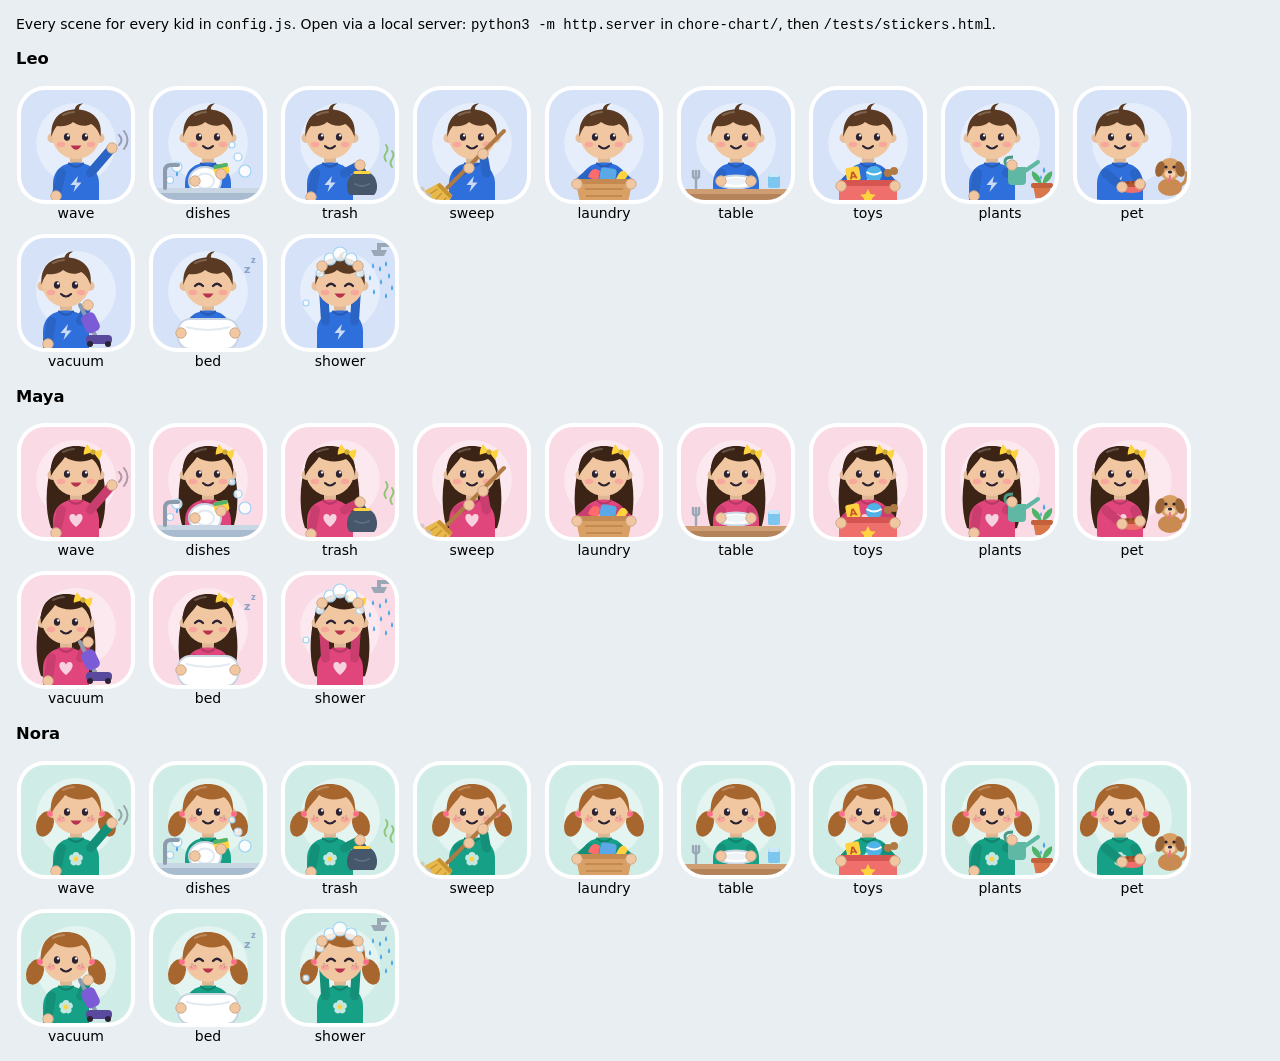
==== chore-chart/tests/stickers.html @ 327c025f "Add fridge chore chart app (chore-chart/) Static HTML/JS page plus one Vercel function for a kitchen" ====
<!doctype html>
<html lang="en">
<head>
<meta charset="utf-8">
<meta name="viewport" content="width=device-width, initial-scale=1">
<title>Sticker sheet</title>
<style>
  body { font: 14px system-ui, sans-serif; background: #e9eef2; margin: 16px; }
  .row { display: flex; flex-wrap: wrap; gap: 12px; margin-bottom: 18px; }
  figure { margin: 0; text-align: center; }
  svg { width: var(--s, 120px); height: var(--s, 120px); display: block; }
</style>
</head>
<body>
<p>Every scene for every kid in <code>config.js</code>. Open via a local server: <code>python3 -m http.server</code> in <code>chore-chart/</code>, then <code>/tests/stickers.html</code>.</p>
<div id="sheet"></div>
<script type="module">
  import { CONFIG } from '../config.js';
  import { sticker, SCENE_NAMES } from '../art.js';
  document.getElementById('sheet').innerHTML = CONFIG.kids.map((kid) =>
    `<h3>${kid.name}</h3><div class="row">${SCENE_NAMES.map((s) =>
      `<figure>${sticker(s, kid, { label: s })}<figcaption>${s}</figcaption></figure>`).join('')}</div>`).join('');
</script>
</body>
</html>
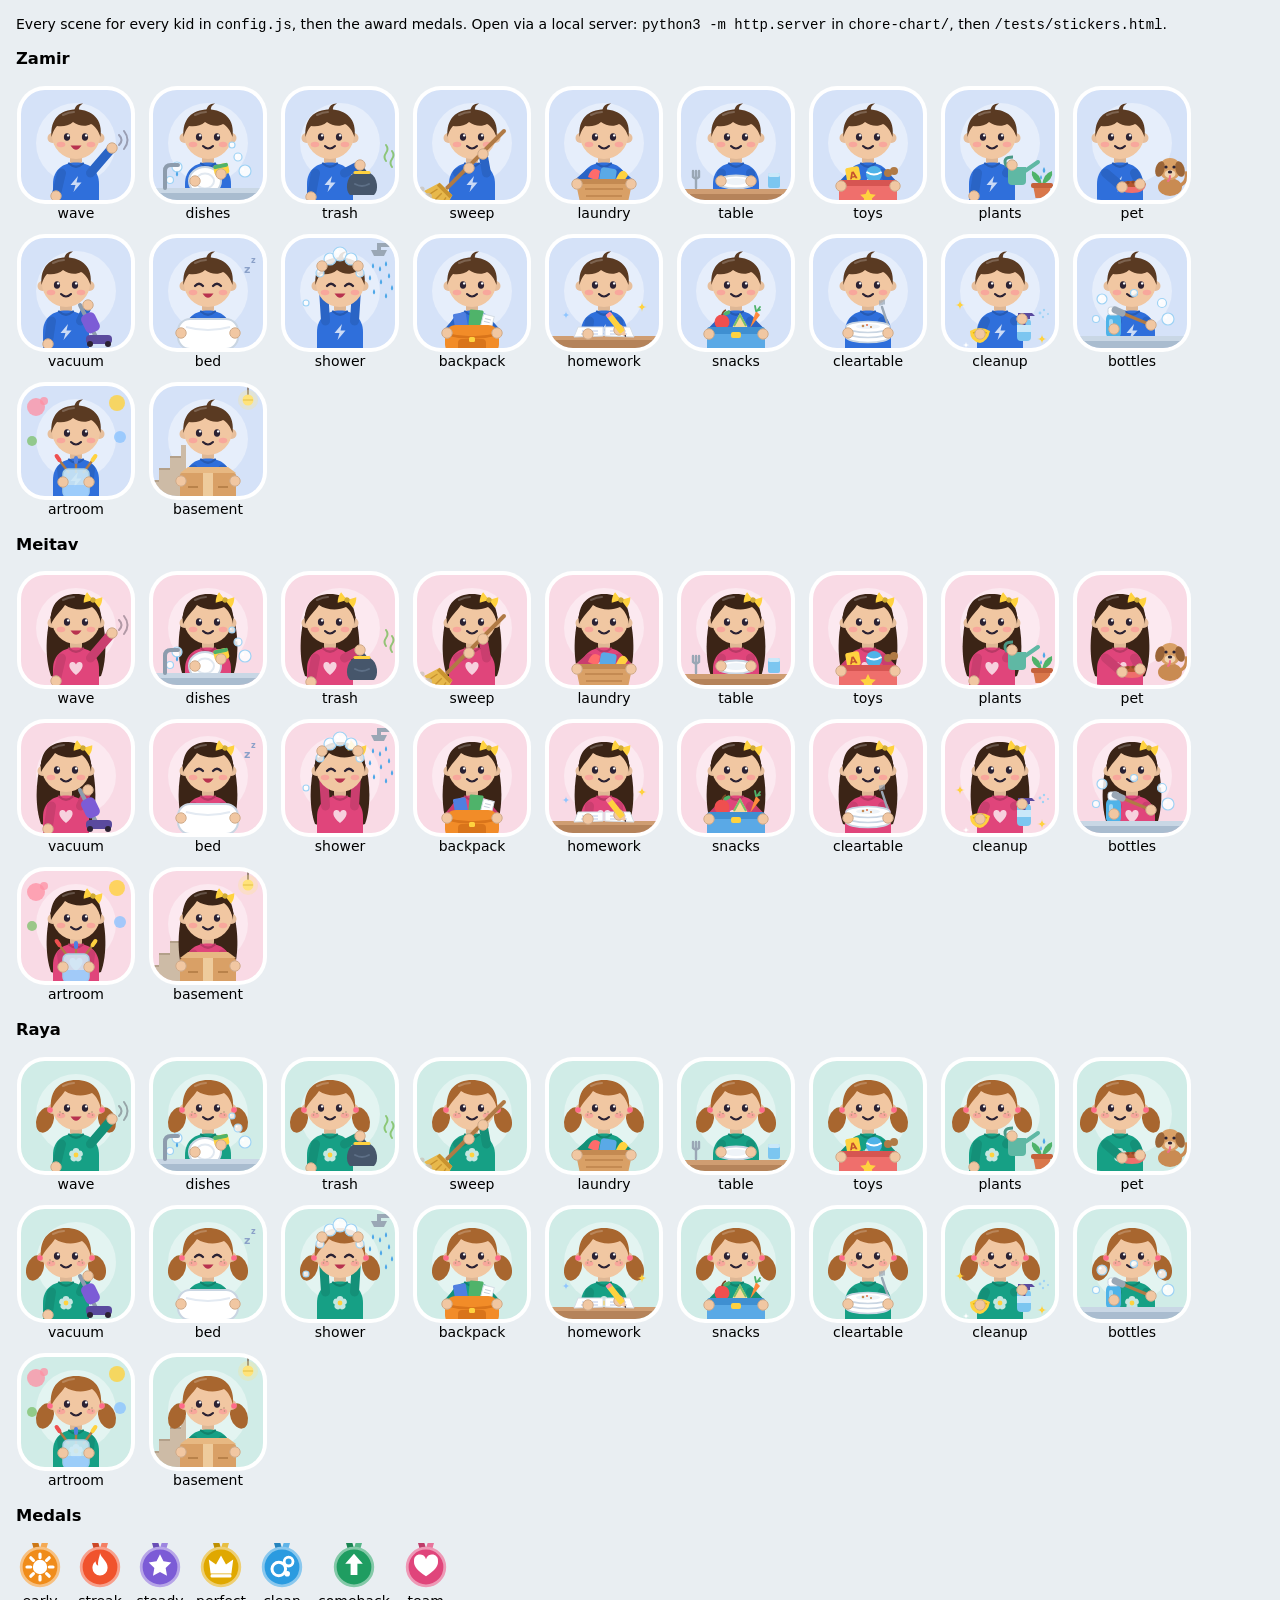
==== commit ba2efead: "Chart redesign: real kids and chores, celebrations, and awards - Set up for Zamir, Meitav and Raya. " ====
--- a/chore-chart/tests/stickers.html
+++ b/chore-chart/tests/stickers.html
@@ -8,18 +8,20 @@
   body { font: 14px system-ui, sans-serif; background: #e9eef2; margin: 16px; }
   .row { display: flex; flex-wrap: wrap; gap: 12px; margin-bottom: 18px; }
   figure { margin: 0; text-align: center; }
-  svg { width: var(--s, 120px); height: var(--s, 120px); display: block; }
+  svg.art { width: var(--s, 120px); height: var(--s, 120px); display: block; }
+  svg.medal { width: 48px; height: 52px; display: block; margin: 0 auto; }
 </style>
 </head>
 <body>
-<p>Every scene for every kid in <code>config.js</code>. Open via a local server: <code>python3 -m http.server</code> in <code>chore-chart/</code>, then <code>/tests/stickers.html</code>.</p>
+<p>Every scene for every kid in <code>config.js</code>, then the award medals. Open via a local server: <code>python3 -m http.server</code> in <code>chore-chart/</code>, then <code>/tests/stickers.html</code>.</p>
 <div id="sheet"></div>
 <script type="module">
   import { CONFIG } from '../config.js';
-  import { sticker, SCENE_NAMES } from '../art.js';
+  import { sticker, SCENE_NAMES, medal, MEDAL_COLORS } from '../art.js';
   document.getElementById('sheet').innerHTML = CONFIG.kids.map((kid) =>
     `<h3>${kid.name}</h3><div class="row">${SCENE_NAMES.map((s) =>
-      `<figure>${sticker(s, kid, { label: s })}<figcaption>${s}</figcaption></figure>`).join('')}</div>`).join('');
+      `<figure>${sticker(s, kid, { label: s })}<figcaption>${s}</figcaption></figure>`).join('')}</div>`).join('')
+    + `<h3>Medals</h3><div class="row">${Object.keys(MEDAL_COLORS).map((m) => `<figure>${medal(m)}<figcaption>${m}</figcaption></figure>`).join('')}</div>`;
 </script>
 </body>
 </html>
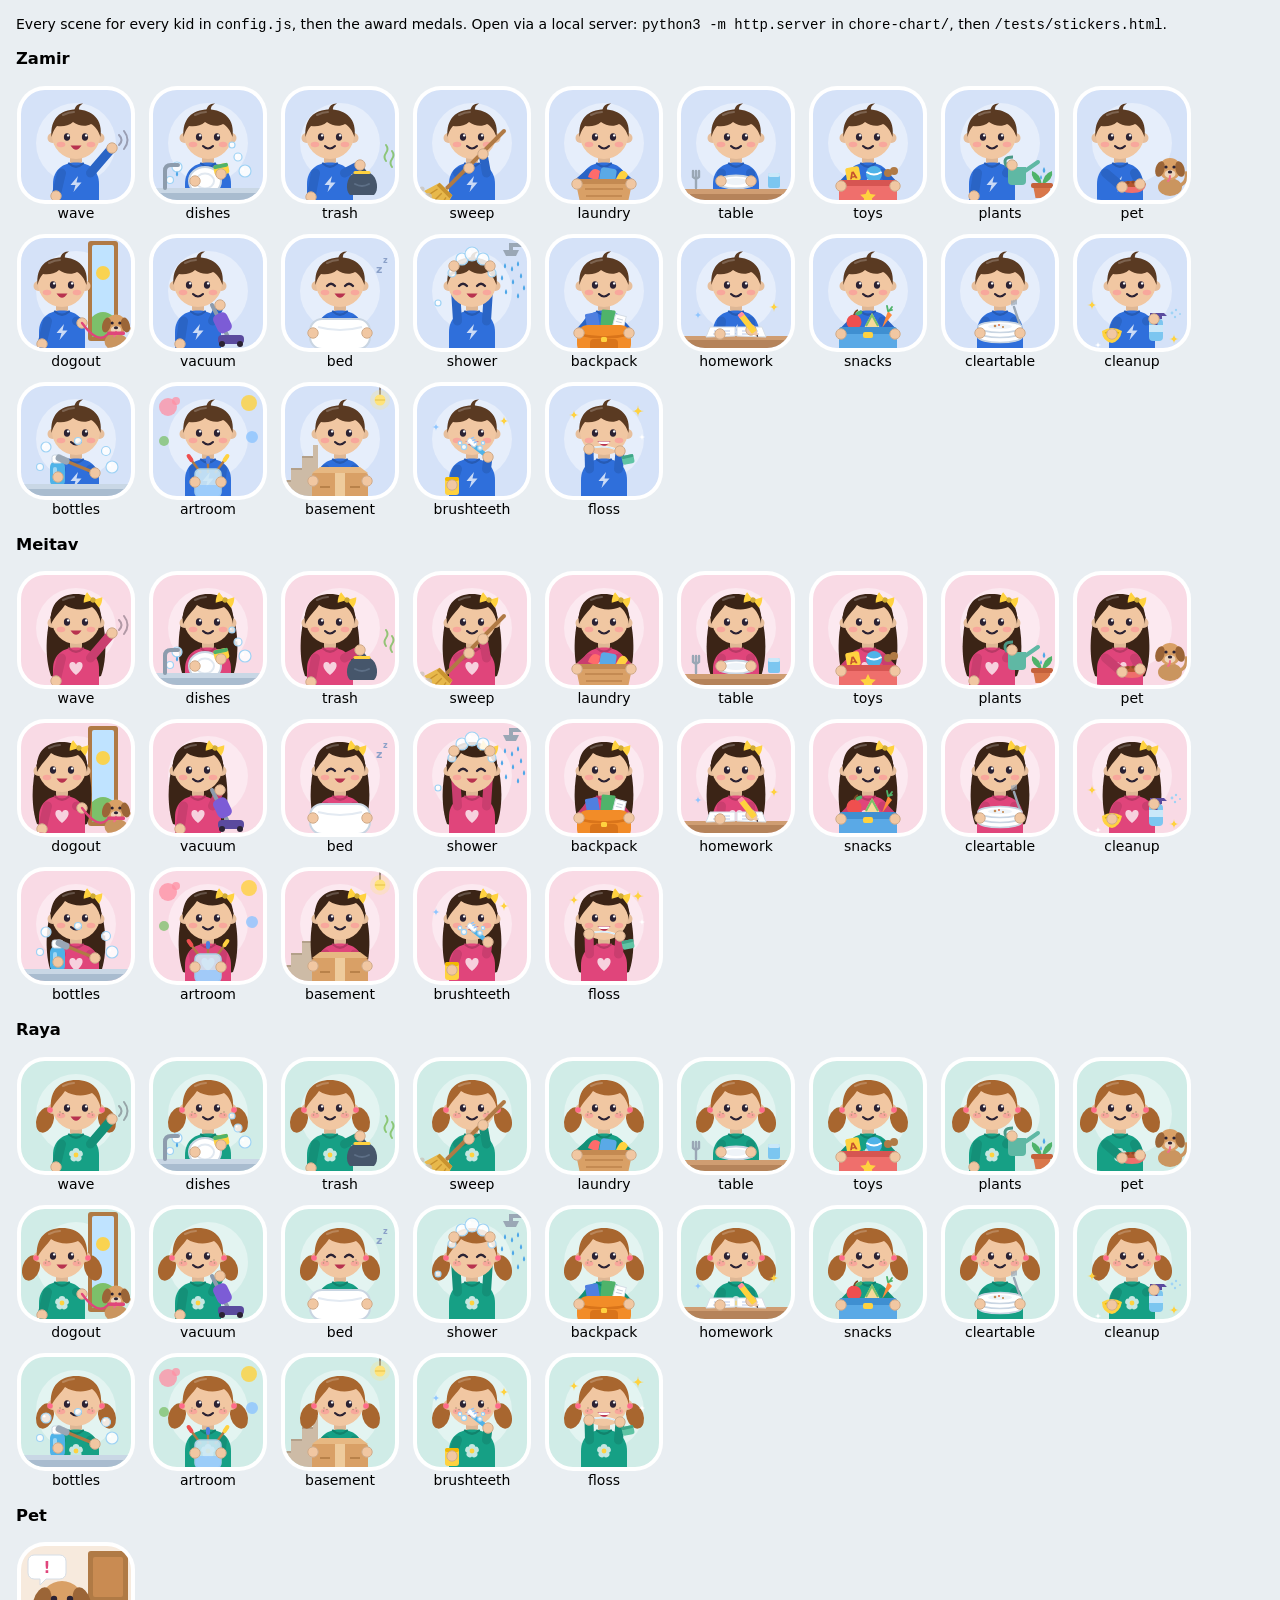
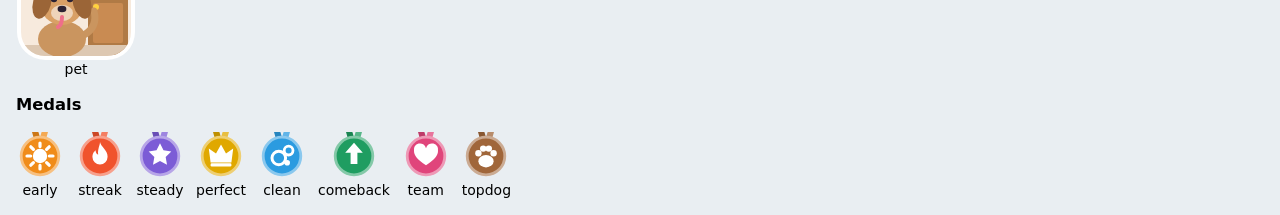
==== commit c52e810f: "One shower per day, brushing and flossing, and Bamba's dog bar - Showers are stored one field per ki" ====
--- a/chore-chart/tests/stickers.html
+++ b/chore-chart/tests/stickers.html
@@ -17,10 +17,12 @@
 <div id="sheet"></div>
 <script type="module">
   import { CONFIG } from '../config.js';
-  import { sticker, SCENE_NAMES, medal, MEDAL_COLORS } from '../art.js';
+  import { sticker, SCENE_NAMES, medal, MEDAL_COLORS, petSticker, setPet } from '../art.js';
+  if (CONFIG.pet) setPet(CONFIG.pet.look);
   document.getElementById('sheet').innerHTML = CONFIG.kids.map((kid) =>
     `<h3>${kid.name}</h3><div class="row">${SCENE_NAMES.map((s) =>
       `<figure>${sticker(s, kid, { label: s })}<figcaption>${s}</figcaption></figure>`).join('')}</div>`).join('')
+    + `<h3>Pet</h3><div class="row"><figure>${petSticker({ label: 'pet' })}<figcaption>pet</figcaption></figure></div>`
     + `<h3>Medals</h3><div class="row">${Object.keys(MEDAL_COLORS).map((m) => `<figure>${medal(m)}<figcaption>${m}</figcaption></figure>`).join('')}</div>`;
 </script>
 </body>
